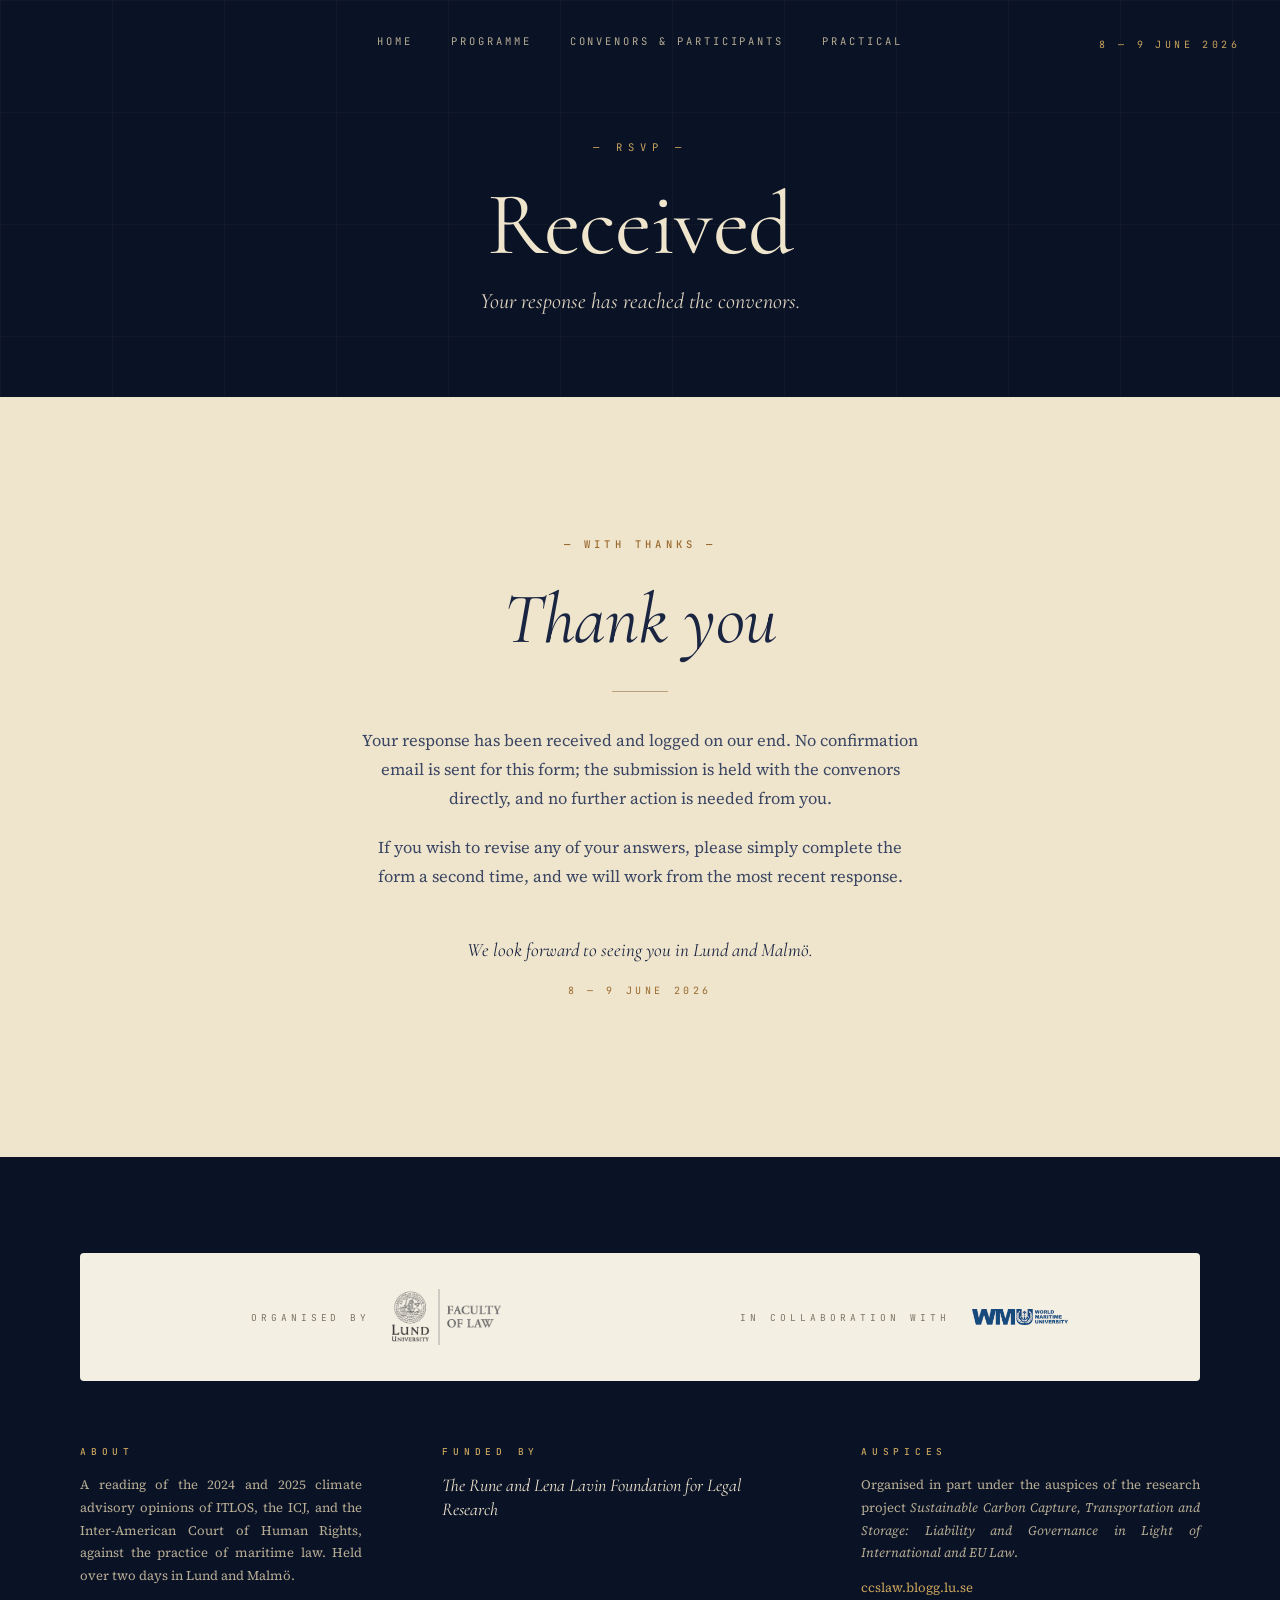
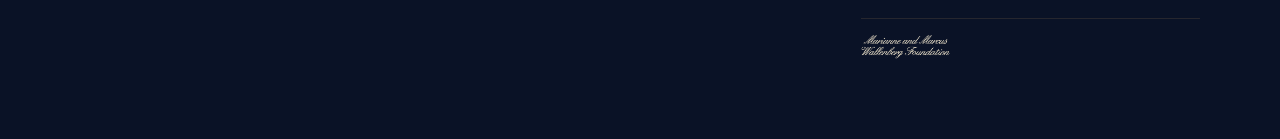
==== imc-3e7d4b9a.html @ b2f30408 "Add files via upload" ====
<!DOCTYPE html>
<html lang="en">
<head>
<meta charset="UTF-8">
<meta name="viewport" content="width=device-width, initial-scale=1">
<title>Thank you · Ius Maris Climaticum</title>
<meta name="robots" content="noindex, nofollow">
<link rel="preconnect" href="https://fonts.googleapis.com">
<link rel="preconnect" href="https://fonts.gstatic.com" crossorigin>
<link href="https://fonts.googleapis.com/css2?family=Cormorant:ital,wght@0,300..700;1,300..700&family=Source+Serif+4:ital,opsz,wght@0,8..60,300..700;1,8..60,300..700&family=JetBrains+Mono:wght@300;400;500&display=swap" rel="stylesheet">
<link rel="stylesheet" href="style.css">
<style>
  .ty-section {
    background: var(--paper-cool);
    padding: 140px 40px 160px;
    min-height: 60vh;
    display: flex;
    align-items: center;
  }
  .ty-inner {
    max-width: 560px;
    margin: 0 auto;
    text-align: center;
  }
  .ty-eyebrow {
    font-family: 'JetBrains Mono', monospace;
    font-size: 10.5px;
    letter-spacing: 0.4em;
    text-transform: uppercase;
    color: var(--accent);
    margin: 0 0 32px 0;
    font-weight: 500;
  }
  .ty-title {
    font-family: 'Cormorant', serif;
    font-style: italic;
    font-weight: 400;
    font-size: clamp(48px, 7vw, 72px);
    color: var(--ink);
    margin: 0 0 36px 0;
    line-height: 1;
    letter-spacing: -0.005em;
  }
  .ty-rule {
    width: 56px;
    height: 0.5px;
    background: var(--rule);
    margin: 0 auto 36px;
  }
  .ty-body {
    font-family: 'Source Serif 4', serif;
    font-size: 16.5px;
    line-height: 1.75;
    color: var(--ink-soft);
    margin: 0 0 20px 0;
    text-wrap: pretty;
    -webkit-text-wrap: pretty;
  }
  .ty-body:last-child {
    margin-bottom: 0;
  }
  .ty-closing {
    font-family: 'Cormorant', serif;
    font-style: italic;
    font-size: 19px;
    color: var(--ink);
    margin-top: 44px;
    line-height: 1.5;
  }
  .ty-meta {
    font-family: 'JetBrains Mono', monospace;
    font-size: 10px;
    letter-spacing: 0.36em;
    text-transform: uppercase;
    color: var(--accent);
    margin-top: 20px;
  }
</style>
</head>
<body>

<header class="page-header">
  <div class="corner tr">8 — 9 June 2026</div>
  <nav class="nav">
    <a href="home.html">Home</a>
    <a href="programme.html">Programme</a>
    <a href="participants.html">Convenors &amp; Participants</a>
    <a href="practical.html">Practical</a>
  </nav>
  <div class="ph-inner">
    <div class="ph-eyebrow">— RSVP —</div>
    <h1 class="ph-title">Received</h1>
    <p class="ph-sub">Your response has reached the convenors.</p>
  </div>
</header>

<section class="ty-section">
  <div class="ty-inner">
    <div class="ty-eyebrow">— With thanks —</div>
    <h2 class="ty-title">Thank you</h2>
    <div class="ty-rule"></div>
    <p class="ty-body">
      Your response has been received and logged on our end. No confirmation email is sent for this form; the submission is held with the convenors directly, and no further action is needed from you.
    </p>
    <p class="ty-body">
      If you wish to revise any of your answers, please simply complete the form a second time, and we will work from the most recent response.
    </p>
    <p class="ty-closing">
      We look forward to seeing you in Lund and Malmö.
    </p>
    <div class="ty-meta">8 — 9 June 2026</div>
  </div>
</section>

<footer>
  <div class="footer-logos">
    <div class="footer-logo-cell">
      <span class="role">Organised by</span>
      <img class="logo-lu" src="assets/lu-jurfak.png" alt="Faculty of Law, Lund University">
    </div>
    <div class="footer-logo-cell right">
      <span class="role">In collaboration with</span>
      <img class="logo-wmu" src="assets/wmu-logo.png" alt="World Maritime University, Malmö">
    </div>
  </div>

  <div class="footer-grid">
    <div class="footer-col">
      <h4>About</h4>
      <p>A reading of the 2024 and 2025 climate advisory opinions of ITLOS, the ICJ, and the Inter-American Court of Human Rights, against the practice of maritime law. Held over two days in Lund and Malmö.</p>
    </div>
    <div class="footer-col">
      <h4>Funded by</h4>
      <span class="funder-name">The Rune and Lena Lavin Foundation for Legal Research</span>
    </div>
    <div class="footer-col">
      <h4>Auspices</h4>
      <p>Organised in part under the auspices of the research project <em>Sustainable Carbon Capture, Transportation and Storage: Liability and Governance in Light of International and EU Law</em>.</p>
      <a href="https://ccslaw.blogg.lu.se">ccslaw.blogg.lu.se</a>
      <div class="mmw-inline">
        <img src="assets/mmw-logo-cream.png" alt="Marianne and Marcus Wallenberg Foundation">
      </div>
    </div>
  </div>
</footer>

</body>
</html>
---- style.css ----
/* ============================================================
   Ius Maris Climaticum — shared stylesheet
   Monument + Atlas: dark navy canvas with nautical grid for
   hero/footer, cream Manuscript canvas for body content.
   ============================================================ */

:root {
  /* dark canvas (hero / page header / footer) */
  --ink-deep:    #0A1226;
  --paper-cool:  #EFE4CC;
  --paper-dim:   #B6AC93;
  --paper-mute:  #7C7461;
  --gold:        #C9A45C;
  --gold-dim:    #8C7240;

  /* warm canvas (body) */
  --paper-warm:  #F4EFE3;
  --paper-edge:  #EDE6D3;
  --ink-warm:    #1A2542;
  --ink-soft:    #3A4663;
  --muted:       #7A7563;
  --rule:        #B8A07A;
  --accent:      #9A6A2E;
  --accent-soft: #C5A674;

  /* Day accents — Day I belongs to Lund (terrestrial, burnished bronze),
     Day II belongs to Malmö, the sea, and the WMU (deeper sea teal). */
  --day-i:        #9A6A2E;
  --day-i-soft:   #C5A674;
  --day-i-tint:   rgba(154, 106, 46, 0.06);
  --day-ii:       #2C5E7A;
  --day-ii-soft:  #6890A8;
  --day-ii-tint:  rgba(44, 94, 122, 0.06);
}

html { scroll-behavior: smooth; }

* { margin: 0; padding: 0; box-sizing: border-box; }
html, body {
  background: var(--paper-warm); color: var(--ink-warm);
  font-family: 'Source Serif 4', Georgia, serif;
}
body { min-height: 100vh; overflow-x: hidden; }

/* ============================================================ HERO (home) === */
.hero-wrap {
  position: relative; background: var(--ink-deep); color: var(--paper-cool);
  min-height: 100vh; overflow: hidden;
}
.hero-wrap::before {
  content: ""; position: absolute; inset: 0; pointer-events: none;
  background-image:
    linear-gradient(rgba(201, 164, 92, 0.045) 1px, transparent 1px),
    linear-gradient(90deg, rgba(201, 164, 92, 0.045) 1px, transparent 1px);
  background-size: 112px 112px;
}

/* Page-header band (lighter form of the hero, used on inner pages) */
.page-header {
  position: relative; background: var(--ink-deep); color: var(--paper-cool);
  padding: 140px 80px 80px;
  overflow: hidden;
}
.page-header::before {
  content: ""; position: absolute; inset: 0; pointer-events: none;
  background-image:
    linear-gradient(rgba(201, 164, 92, 0.045) 1px, transparent 1px),
    linear-gradient(90deg, rgba(201, 164, 92, 0.045) 1px, transparent 1px);
  background-size: 112px 112px;
}
.page-header .ph-inner {
  position: relative; z-index: 1; max-width: 1200px; margin: 0 auto; text-align: center;
}
.page-header .ph-eyebrow {
  font-family: 'JetBrains Mono', monospace; font-size: 10.5px;
  letter-spacing: 0.55em; text-transform: uppercase; color: var(--gold);
  margin-bottom: 28px;
}
.page-header .ph-title {
  font-family: 'Cormorant', serif; font-weight: 400; font-size: clamp(48px, 7vw, 96px);
  line-height: 0.96; color: var(--paper-cool); letter-spacing: -0.008em; margin-bottom: 18px;
}
.page-header .ph-sub {
  font-family: 'Cormorant', serif; font-style: italic; font-weight: 400;
  font-size: clamp(16px, 1.8vw, 22px); color: var(--paper-cool); opacity: 0.92;
  max-width: 700px; margin: 0 auto; line-height: 1.4;
}

/* Corners on the hero */
.corner {
  position: absolute; font-family: 'JetBrains Mono', monospace; font-size: 10px;
  letter-spacing: 0.34em; text-transform: uppercase; color: var(--gold);
  z-index: 2; line-height: 1.7;
}
.corner.tl { top: 36px; left: 40px; }
.corner.tr { top: 36px; right: 40px; text-align: right; }
.corner .dim { color: var(--paper-mute); opacity: 0.95; }

/* Navigation */
.nav {
  position: absolute; top: 34px; left: 50%; transform: translateX(-50%);
  z-index: 5; display: flex; gap: 38px;
  font-family: 'JetBrains Mono', monospace; font-size: 10.5px; letter-spacing: 0.28em;
  text-transform: uppercase; color: var(--paper-dim); white-space: nowrap;
}
.nav a { color: var(--paper-dim); text-decoration: none; transition: color .2s; padding-bottom: 4px; }
.nav a:hover { color: var(--paper-cool); }
.nav a.active { color: var(--paper-cool); border-bottom: 1px solid var(--gold); }

/* Hero core (home only) */
.hero {
  position: relative; z-index: 1;
  min-height: 100vh; display: flex; flex-direction: column; justify-content: center; align-items: center;
  padding: 160px 80px 120px;
}
.hero-eyebrow {
  font-family: 'JetBrains Mono', monospace; font-size: 11px;
  letter-spacing: 0.55em; text-transform: uppercase;
  color: var(--gold); margin-bottom: 64px;
}
.hero-title {
  font-family: 'Cormorant', serif; font-weight: 400; font-size: clamp(64px, 11.6vw, 168px);
  line-height: 0.9; letter-spacing: -0.012em; text-align: center;
  color: var(--paper-cool); margin-bottom: 48px;
}
.hero-rule-row {
  display: flex; align-items: center; justify-content: center;
  gap: 22px; margin-bottom: 40px;
}
.hero-rule-row .line { width: 84px; height: 1px; background: var(--gold-dim); }
.hero-rule-row .symbol {
  font-family: 'Cormorant', serif; font-style: italic; color: var(--gold); font-size: 22px;
}
.hero-subtitle {
  font-family: 'Cormorant', serif; font-style: italic; font-weight: 400;
  font-size: clamp(20px, 2.2vw, 28px); color: var(--paper-cool); text-align: center;
  margin-bottom: 112px; opacity: 0.95; max-width: 820px; line-height: 1.32;
}
.hero-meta {
  display: grid; grid-template-columns: auto auto auto; gap: 80px;
  font-family: 'JetBrains Mono', monospace; font-size: 11px; letter-spacing: 0.35em;
  text-transform: uppercase; color: var(--paper-dim); text-align: center;
}
.hero-meta .meta-key { color: var(--gold-dim); font-size: 9.5px; margin-bottom: 7px; display: block; }
.hero-meta .meta-val { color: var(--paper-cool); font-size: 12px; letter-spacing: 0.32em; }
.scroll-hint {
  position: absolute; bottom: 56px; left: 50%; transform: translateX(-50%);
  font-family: 'JetBrains Mono', monospace; font-size: 9px; letter-spacing: 0.6em;
  text-transform: uppercase; color: var(--paper-dim); opacity: 0.45;
  animation: float 2s ease-in-out infinite;
}
@keyframes float { 0%,100% { transform: translateX(-50%) translateY(0); } 50% { transform: translateX(-50%) translateY(6px); } }

/* ============================================================ BODY === */
.body-section { padding: 160px 80px 140px; background: var(--paper-warm); }
.body-inner { max-width: 920px; margin: 0 auto; position: relative; }
.section-label {
  font-family: 'JetBrains Mono', monospace; font-size: 10px;
  letter-spacing: 0.5em; text-transform: uppercase; color: var(--accent);
  margin-bottom: 32px; text-align: center;
}
.lede {
  font-family: 'Source Serif 4', serif; font-size: 21px; line-height: 1.72;
  color: var(--ink-warm); text-align: justify; hyphens: auto;
}
.lede p { margin-bottom: 28px; }
.lede .dropcap {
  font-family: 'Cormorant', serif; font-weight: 500; float: left;
  font-size: 106px; line-height: 0.88; padding: 6px 14px 0 0; color: var(--accent);
}
.lede .pull {
  font-family: 'Cormorant', serif; font-style: italic; font-weight: 400;
  font-size: 30px; line-height: 1.35; color: var(--ink-warm); padding: 38px 0;
  border-top: 0.5px solid var(--rule); border-bottom: 0.5px solid var(--rule);
  margin: 52px 0; text-align: center;
}

/* ============================================================ PROGRAMME ===
   Side-by-side two-column layout: Day 1 on the left, Day 2 on the right.
   Each column mirrors the other structurally. Drops to a stacked layout
   on narrower viewports. */
.programme-section { padding: 60px 0 140px; background: var(--paper-warm); }
.programme-inner {
  max-width: 1320px; margin: 0 auto; padding: 0 56px;
  display: grid; grid-template-columns: 1fr 1fr; gap: 64px;
  align-items: start;
}

/* Sticky day tabs no longer needed: both days are visible. */
.day-tabs { display: none; }

/* Day container — top-anchored accent band, no left spine. */
.day { padding: 0; position: relative; border-top: 3px solid var(--day-accent); padding-top: 28px; }
.day-i  { --day-accent: var(--day-i);  --day-accent-soft: var(--day-i-soft);  --day-tint: var(--day-i-tint); }
.day-ii { --day-accent: var(--day-ii); --day-accent-soft: var(--day-ii-soft); --day-tint: var(--day-ii-tint); }
.day::before { display: none; }

/* Day header — stacks inside the column. */
.day-banner {
  display: block;
  padding-bottom: 20px;
  border-bottom: 1px solid var(--day-accent-soft);
  margin-bottom: 32px;
}
.day-banner .day-info { padding-left: 0; margin-bottom: 14px; }
.day-banner .day-title {
  font-family: 'Cormorant', serif; font-weight: 400; font-size: 36px;
  color: var(--ink-warm); line-height: 1.1; letter-spacing: -0.005em;
}
.day-banner .day-venue {
  text-align: left; max-width: none; font-family: 'Source Serif 4', serif;
  font-style: italic; font-size: 13.5px; line-height: 1.6; color: var(--ink-soft);
}
.day-banner .day-venue strong {
  font-style: normal; font-weight: 500; color: var(--ink-warm);
}
.day-banner .day-venue .venue-note {
  margin-top: 6px; color: var(--day-accent); font-size: 10px;
  letter-spacing: 0.32em; text-transform: uppercase;
}

/* Prelude / interstitial rows — tighter for the narrower column. */
.prelude, .interstitial {
  display: grid; grid-template-columns: 56px 1fr; gap: 18px;
  font-family: 'Source Serif 4', serif; font-style: italic;
  color: var(--ink-soft); font-size: 13.5px;
  padding: 10px 0;
}
.prelude .t, .interstitial .t {
  color: var(--day-accent); font-style: normal;
  font-family: 'JetBrains Mono', monospace; font-size: 11px;
  letter-spacing: 0.06em;
}
.interstitial { border-top: 0.5px solid rgba(184, 160, 122, 0.35); }
.prelude { border-top: none; }

/* Session — compact treatment fits the narrower column. */
.session {
  margin-top: 36px; padding: 22px 22px 6px;
  background: var(--day-tint);
  border-left: 3px solid var(--day-accent);
  border-radius: 0 2px 2px 0;
}
.session-head {
  display: grid; grid-template-columns: 56px 1fr;
  gap: 20px; align-items: baseline; margin-bottom: 22px;
}
.session-numeral {
  font-family: 'Cormorant', serif; font-style: italic; font-weight: 400;
  font-size: 64px; color: var(--day-accent); line-height: 0.85;
  text-align: right; letter-spacing: -0.02em;
}
.session-meta {
  border-left: 0.5px solid var(--day-accent-soft); padding-left: 18px;
  padding-top: 8px;
}
.session-name {
  font-family: 'Cormorant', serif; font-weight: 400; font-size: 21px;
  line-height: 1.25; color: var(--ink-warm); margin-bottom: 6px;
}
.session-name .session-sub {
  display: block;
  font-style: italic;
  font-weight: 400;
  color: var(--ink-soft);
  font-size: 17px;
  line-height: 1.3;
  margin-top: 3px;
  letter-spacing: 0.005em;
}
.session-time {
  font-family: 'JetBrains Mono', monospace; font-size: 10px;
  letter-spacing: 0.32em; text-transform: uppercase; color: var(--day-accent);
}

/* A paper row — tighter grid; speaker block wraps to multi-line. */
.paper {
  display: grid; grid-template-columns: 56px 1fr; gap: 18px;
  align-items: start; padding: 14px 0;
  border-top: 0.5px solid rgba(184, 160, 122, 0.35);
  transition: background 0.2s;
}
.paper:first-of-type { border-top: none; }
.paper:hover { background: rgba(237, 230, 211, 0.5); }
.paper .time {
  font-family: 'JetBrains Mono', monospace; font-size: 11px;
  color: var(--day-accent); text-align: right; padding-top: 4px;
  letter-spacing: 0.05em;
}
.paper .body { font-family: 'Source Serif 4', serif; }
.paper .body .speaker {
  font-family: 'Source Serif 4', serif; font-weight: 600;
  font-size: 14.5px; color: var(--ink-warm); display: inline;
}
.paper .body .role {
  font-family: 'Source Serif 4', serif; font-style: italic;
  font-weight: 400; color: var(--day-accent); font-size: 12.5px;
  margin-left: 4px;
}
.paper .body .affil {
  font-family: 'Source Serif 4', serif; font-style: italic;
  color: var(--ink-soft); font-size: 12.5px; display: block; margin-top: 1px;
}
.paper .body .title {
  font-family: 'Source Serif 4', serif; font-size: 13.5px;
  color: var(--ink-soft); margin-top: 4px; line-height: 1.5;
}
.paper .body .title .tbc {
  font-style: italic; font-size: 11px; color: var(--day-accent-soft);
  margin-left: 6px; letter-spacing: 0.06em; text-transform: lowercase;
}
.paper .body .title.tbc-only {
  font-style: italic; color: var(--muted);
}

/* Stack to single column on narrow viewports. */
@media (max-width: 1000px) {
  .programme-inner { grid-template-columns: 1fr; gap: 48px; padding: 0 32px; }
}

/* ============================================================ PARTICIPANTS === */
.people-section { padding: 120px 80px 140px; background: var(--paper-warm); }
.people-inner { max-width: 1080px; margin: 0 auto; }

.people-group { margin-bottom: 96px; }
.people-group:last-child { margin-bottom: 0; }

.group-head {
  padding-bottom: 22px; margin-bottom: 56px;
  border-bottom: 1px solid var(--rule);
}
.group-title {
  font-family: 'Cormorant', serif; font-weight: 400; font-size: 44px;
  color: var(--ink-warm); line-height: 1.05; letter-spacing: -0.005em;
}

.bio {
  display: grid; grid-template-columns: 320px 1fr;
  gap: 56px; padding: 36px 0;
  border-top: 0.5px solid rgba(184, 160, 122, 0.4);
}
.bio:first-of-type { border-top: none; padding-top: 0; }
.bio-side .bio-name {
  font-family: 'Cormorant', serif; font-weight: 400; font-size: 25px;
  color: var(--ink-warm); line-height: 1.15; margin-bottom: 10px;
  letter-spacing: -0.003em;
  white-space: nowrap;
}
.bio-side .bio-role {
  font-family: 'JetBrains Mono', monospace; font-size: 10px;
  letter-spacing: 0.32em; text-transform: uppercase; color: var(--accent);
  display: block; margin-bottom: 6px;
}
.bio-side .bio-affil {
  font-family: 'Source Serif 4', serif; font-style: italic;
  color: var(--muted); font-size: 14px; line-height: 1.5;
}
.bio-text {
  font-family: 'Source Serif 4', serif; font-size: 15.5px;
  line-height: 1.72; color: var(--ink-soft);
  text-align: justify; hyphens: auto; -webkit-hyphens: auto;
}
.bio-text em { color: var(--ink-warm); font-style: italic; }

/* ============================================================ PRACTICAL === */
.practical-section { padding: 120px 80px 140px; background: var(--paper-warm); }
.practical-inner { max-width: 1180px; margin: 0 auto; }

.practical-group { margin-bottom: 96px; }
.practical-group:last-child { margin-bottom: 0; }

.practical-head {
  padding-bottom: 22px; margin-bottom: 56px;
  border-bottom: 1px solid var(--rule);
  display: grid; grid-template-columns: 1fr auto; align-items: end; gap: 32px;
}
.practical-title {
  font-family: 'Cormorant', serif; font-weight: 400; font-size: 44px;
  color: var(--ink-warm); line-height: 1.05; letter-spacing: -0.005em;
}
.practical-eyebrow {
  font-family: 'JetBrains Mono', monospace; font-size: 10px;
  letter-spacing: 0.42em; text-transform: uppercase; color: var(--accent);
}

/* Venue cards — two side by side, each with a map and an address. */
.venues-grid {
  display: grid; grid-template-columns: 1fr 1fr; gap: 48px;
}
.venue-card {
  display: flex; flex-direction: column;
}
.venue-map {
  width: 100%; height: 300px;
  background: var(--paper-edge);
  border: 1px solid var(--rule); border-radius: 2px;
  overflow: hidden;
}
.venue-map iframe { width: 100%; height: 100%; border: 0; display: block; filter: saturate(0.85) contrast(0.95); }
.venue-meta { margin-top: 28px; }
.venue-day {
  font-family: 'JetBrains Mono', monospace; font-size: 10px;
  letter-spacing: 0.42em; text-transform: uppercase; color: var(--accent);
  margin-bottom: 12px;
}
.venue-name {
  font-family: 'Cormorant', serif; font-weight: 400; font-size: 28px;
  color: var(--ink-warm); line-height: 1.15; margin-bottom: 6px;
  letter-spacing: -0.003em;
}
.venue-room {
  font-family: 'Source Serif 4', serif; font-style: italic;
  color: var(--ink-soft); font-size: 16px; margin-bottom: 14px;
}
.venue-address {
  font-family: 'Source Serif 4', serif; font-size: 14px;
  color: var(--muted); line-height: 1.6; margin-bottom: 18px;
}
.venue-link {
  display: inline-block; font-family: 'JetBrains Mono', monospace;
  font-size: 10px; letter-spacing: 0.32em; text-transform: uppercase;
  color: var(--accent); text-decoration: none;
  padding-bottom: 4px; border-bottom: 1px solid var(--accent-soft);
  transition: color 0.2s, border-color 0.2s;
}
.venue-link:hover { color: var(--ink-warm); border-bottom-color: var(--ink-warm); }

/* Travel routes — two columns describing each leg. */
.travel-grid {
  display: grid; grid-template-columns: 1fr 1fr; gap: 64px;
}
.travel-card { padding: 4px 0; }
.travel-card .route {
  font-family: 'JetBrains Mono', monospace; font-size: 10px;
  letter-spacing: 0.32em; text-transform: uppercase; color: var(--accent);
  margin-bottom: 14px; line-height: 1.6;
}
.travel-card .route .arrow {
  color: var(--accent-soft); margin: 0 6px;
}
.travel-card h3 {
  font-family: 'Cormorant', serif; font-weight: 400; font-size: 24px;
  color: var(--ink-warm); margin-bottom: 16px; line-height: 1.25;
  letter-spacing: -0.003em;
}
.travel-card p {
  font-family: 'Source Serif 4', serif; font-size: 14.5px;
  line-height: 1.65; color: var(--ink-soft); margin-bottom: 12px;
}
.travel-card p:last-child { margin-bottom: 0; }
.travel-card .ticket-note {
  margin-top: 18px; padding-top: 14px;
  border-top: 0.5px solid var(--rule);
  font-family: 'Source Serif 4', serif; font-style: italic;
  font-size: 13px; color: var(--muted); line-height: 1.55;
}
.travel-card strong {
  font-weight: 500; color: var(--ink-warm);
}

/* Travel & accommodation note — quiet single paragraph. */
.note-line {
  font-family: 'Source Serif 4', serif; font-style: italic;
  font-size: 18px; line-height: 1.6; color: var(--ink-soft);
  max-width: 760px; margin: 0 auto;
  text-align: center; padding: 16px 0;
}
.note-line strong { font-style: normal; color: var(--ink-warm); font-weight: 500; }

/* Contact form — formal academic register, italic serif labels. */
.contact-form-intro {
  font-family: 'Source Serif 4', serif; font-style: italic;
  font-size: 16px; line-height: 1.65; color: var(--ink-soft);
  text-align: center; max-width: 620px; margin: 0 auto 48px;
}
.contact-form {
  max-width: 720px; margin: 0 auto;
  display: grid; grid-template-columns: 1fr 1fr; gap: 36px 36px;
}
.contact-form .field-full { grid-column: 1 / -1; }
.contact-form label {
  display: block;
  font-family: 'Source Serif 4', serif; font-style: italic; font-weight: 400;
  font-size: 14px; color: var(--accent); letter-spacing: 0.01em;
  margin-bottom: 6px;
}
.contact-form input,
.contact-form textarea {
  width: 100%; background: transparent;
  border: none; border-bottom: 0.5px solid var(--rule);
  padding: 8px 0; font-family: 'Source Serif 4', serif;
  font-size: 15.5px; color: var(--ink-warm); line-height: 1.5;
  transition: border-color 0.2s;
  border-radius: 0;
}
.contact-form input:focus,
.contact-form textarea:focus {
  outline: none; border-bottom-color: var(--accent);
}
.contact-form textarea { resize: vertical; min-height: 160px; }
.contact-form .submit-row {
  grid-column: 1 / -1;
  display: flex; justify-content: flex-end; align-items: center; gap: 24px;
  margin-top: 16px;
}
.contact-form button {
  background: transparent; color: var(--ink-warm);
  border: 0.5px solid var(--ink-warm);
  padding: 14px 44px; cursor: pointer;
  font-family: 'Cormorant', serif; font-style: italic; font-weight: 400;
  font-size: 17px; letter-spacing: 0.04em;
  text-transform: none;
  transition: background 0.2s, color 0.2s, border-color 0.2s;
  border-radius: 0;
}
.contact-form button:hover {
  background: var(--ink-warm); color: var(--paper-cool);
}

/* ============================================================ FOOTER === */
footer { background: var(--ink-deep); color: var(--paper-cool); padding: 96px 80px 80px; }

/* Logo bar (cream card, LU left, WMU right with WMU smaller) */
.footer-logos {
  max-width: 1200px; margin: 0 auto 64px;
  background: var(--paper-warm);
  padding: 36px 64px;
  border-radius: 4px;
  display: grid; grid-template-columns: 1fr 1fr; gap: 64px; align-items: center;
}
.footer-logo-cell {
  display: flex; align-items: center; justify-content: center; gap: 22px;
}
.footer-logo-cell.right { justify-content: center; }
.footer-logo-cell .role {
  font-family: 'JetBrains Mono', monospace; font-size: 9.5px;
  letter-spacing: 0.42em; text-transform: uppercase; color: var(--muted);
  white-space: nowrap; flex-shrink: 0;
}
.footer-logo-cell img { width: auto; display: block; }
.footer-logo-cell .logo-lu  { max-height: 56px; }
.footer-logo-cell .logo-wmu { max-height: 16px; }

/* Three text columns. */
.footer-grid {
  max-width: 1200px; margin: 0 auto;
  display: grid; grid-template-columns: 1fr 1.2fr 1.2fr; gap: 80px; align-items: start;
}
.footer-col h4 {
  font-family: 'JetBrains Mono', monospace; font-size: 9.5px;
  letter-spacing: 0.5em; text-transform: uppercase; color: var(--gold);
  margin-bottom: 16px; font-weight: 500;
}
.footer-col p, .footer-col a {
  font-family: 'Source Serif 4', serif; font-size: 13px; line-height: 1.75;
  color: var(--paper-dim); text-decoration: none;
}
.footer-col p {
  margin-bottom: 10px;
  text-align: justify;
  text-justify: inter-word;
  hyphens: none;
  -webkit-hyphens: none;
}
.footer-col a { display: inline-block; color: var(--gold); }
.footer-col a:hover { color: var(--paper-cool); }

.footer-col .funder-name {
  font-family: 'Cormorant', serif; font-style: italic; font-weight: 400;
  font-size: 18px; line-height: 1.3; color: var(--paper-cool);
  margin-bottom: 8px; display: block;
}

.footer-col .mmw-inline {
  margin-top: 18px; padding-top: 16px;
  border-top: 1px solid rgba(201, 164, 92, 0.14);
}
.footer-col .mmw-inline img { max-height: 24px; opacity: 0.9; display: block; }

/* ============================================================ RESPONSIVE ===
   Tablet (≤1000px) and phone (≤640px) breakpoints. */

@media (max-width: 1000px) {
  /* Page-level paddings */
  .hero { padding: 120px 40px 80px; }
  .page-header { padding: 110px 40px 60px; }
  .body-section { padding: 96px 40px 96px; }
  .people-section { padding: 80px 40px 96px; }
  .practical-section { padding: 80px 40px 96px; }
  .programme-section { padding: 40px 0 96px; }
  footer { padding: 72px 40px 56px; }

  /* Hero text — clamp() already handles title; tighten subtitle */
  .hero-subtitle { margin-bottom: 80px; }
  .hero-meta { gap: 40px; }

  /* Lede tighter */
  .lede { font-size: 18px; }
  .lede .dropcap { font-size: 80px; padding: 6px 12px 0 0; }
  .lede .pull { font-size: 24px; }

  /* Programme: side-by-side already drops to stacked here */
  .programme-inner { padding: 0 40px; }

  /* Participants: bio grid stacks */
  .bio {
    grid-template-columns: 1fr; gap: 16px; padding: 28px 0;
  }
  .bio-side .bio-name { font-size: 24px; white-space: normal; }
  .bio-text { font-size: 15px; }

  /* Practical: venue cards stack */
  .venues-grid { grid-template-columns: 1fr; gap: 36px; }
  .travel-grid { grid-template-columns: 1fr; gap: 36px; }
  .contact-form { grid-template-columns: 1fr; gap: 20px; }

  /* Footer: logo bar stacks, columns stack */
  .footer-logos {
    grid-template-columns: 1fr; gap: 32px; padding: 28px 28px;
  }
  .footer-grid { grid-template-columns: 1fr; gap: 36px; }
}

@media (max-width: 640px) {
  /* Tighter still */
  .hero { padding: 100px 24px 60px; }
  .page-header { padding: 100px 24px 48px; }
  .body-section { padding: 72px 24px 72px; }
  .people-section { padding: 64px 24px 80px; }
  .practical-section { padding: 64px 24px 80px; }
  .programme-section { padding: 32px 0 72px; }
  footer { padding: 56px 24px 40px; }

  /* Nav wraps, shrinks */
  .nav {
    flex-wrap: wrap; justify-content: center; gap: 14px 18px;
    font-size: 9.5px; letter-spacing: 0.22em;
    max-width: calc(100% - 80px); /* leave room for corners */
  }
  .corner { font-size: 8.5px; letter-spacing: 0.24em; }
  .corner.tl { top: 18px; left: 18px; }
  .corner.tr { top: 18px; right: 18px; }

  /* Hero title smaller; subtitle line-height tighter */
  .hero-eyebrow { font-size: 10px; letter-spacing: 0.45em; margin-bottom: 40px; }
  .hero-subtitle { margin-bottom: 56px; font-size: 18px; }
  .hero-rule-row .line { width: 60px; }
  .hero-meta { grid-template-columns: 1fr; gap: 22px; }

  /* Page header smaller */
  .page-header .ph-title { font-size: clamp(38px, 9vw, 60px); }
  .page-header .ph-sub { font-size: 15px; }

  /* Lede smaller */
  .lede { font-size: 16.5px; }
  .lede .dropcap { font-size: 64px; padding: 4px 10px 0 0; }
  .lede .pull { font-size: 21px; padding: 26px 0; margin: 36px 0; }

  /* Day banner / sessions tighter on phone */
  .programme-inner { padding: 0 24px; gap: 32px; }
  .day-banner .day-title { font-size: 28px; }
  .session { padding: 18px 16px 4px; }
  .session-numeral { font-size: 52px; }
  .session-meta { padding-left: 14px; padding-top: 6px; }
  .session-name { font-size: 18px; }
  .session-time { font-size: 9.5px; }

  /* Paper rows tighter */
  .paper, .prelude, .interstitial {
    grid-template-columns: 50px 1fr; gap: 14px;
  }
  .paper .time, .prelude .t, .interstitial .t { font-size: 10px; }
  .paper .body .speaker { font-size: 14px; }
  .paper .body .affil { font-size: 12px; }
  .paper .body .title { font-size: 12.5px; }

  /* Participants */
  .group-title { font-size: 32px; }
  .bio-side .bio-name { font-size: 22px; }
  .bio-text { font-size: 14.5px; }

  /* Practical */
  .practical-title { font-size: 32px; }
  .venue-map { height: 220px; }
  .venue-name { font-size: 22px; }
  .travel-card h3 { font-size: 20px; }
  .travel-card p { font-size: 13.5px; }
  .contact-form button {
    padding: 14px 24px;
    width: 100%;
  }
  .contact-form .submit-row { justify-content: stretch; }

  /* Footer cells: stay centered, single col already */
  .footer-logo-cell .logo-lu { max-height: 48px; }
  .footer-logo-cell .logo-wmu { max-height: 14px; }
  .footer-col h4 { font-size: 9px; letter-spacing: 0.4em; }
  .footer-col p, .footer-col a { font-size: 12.5px; }
}
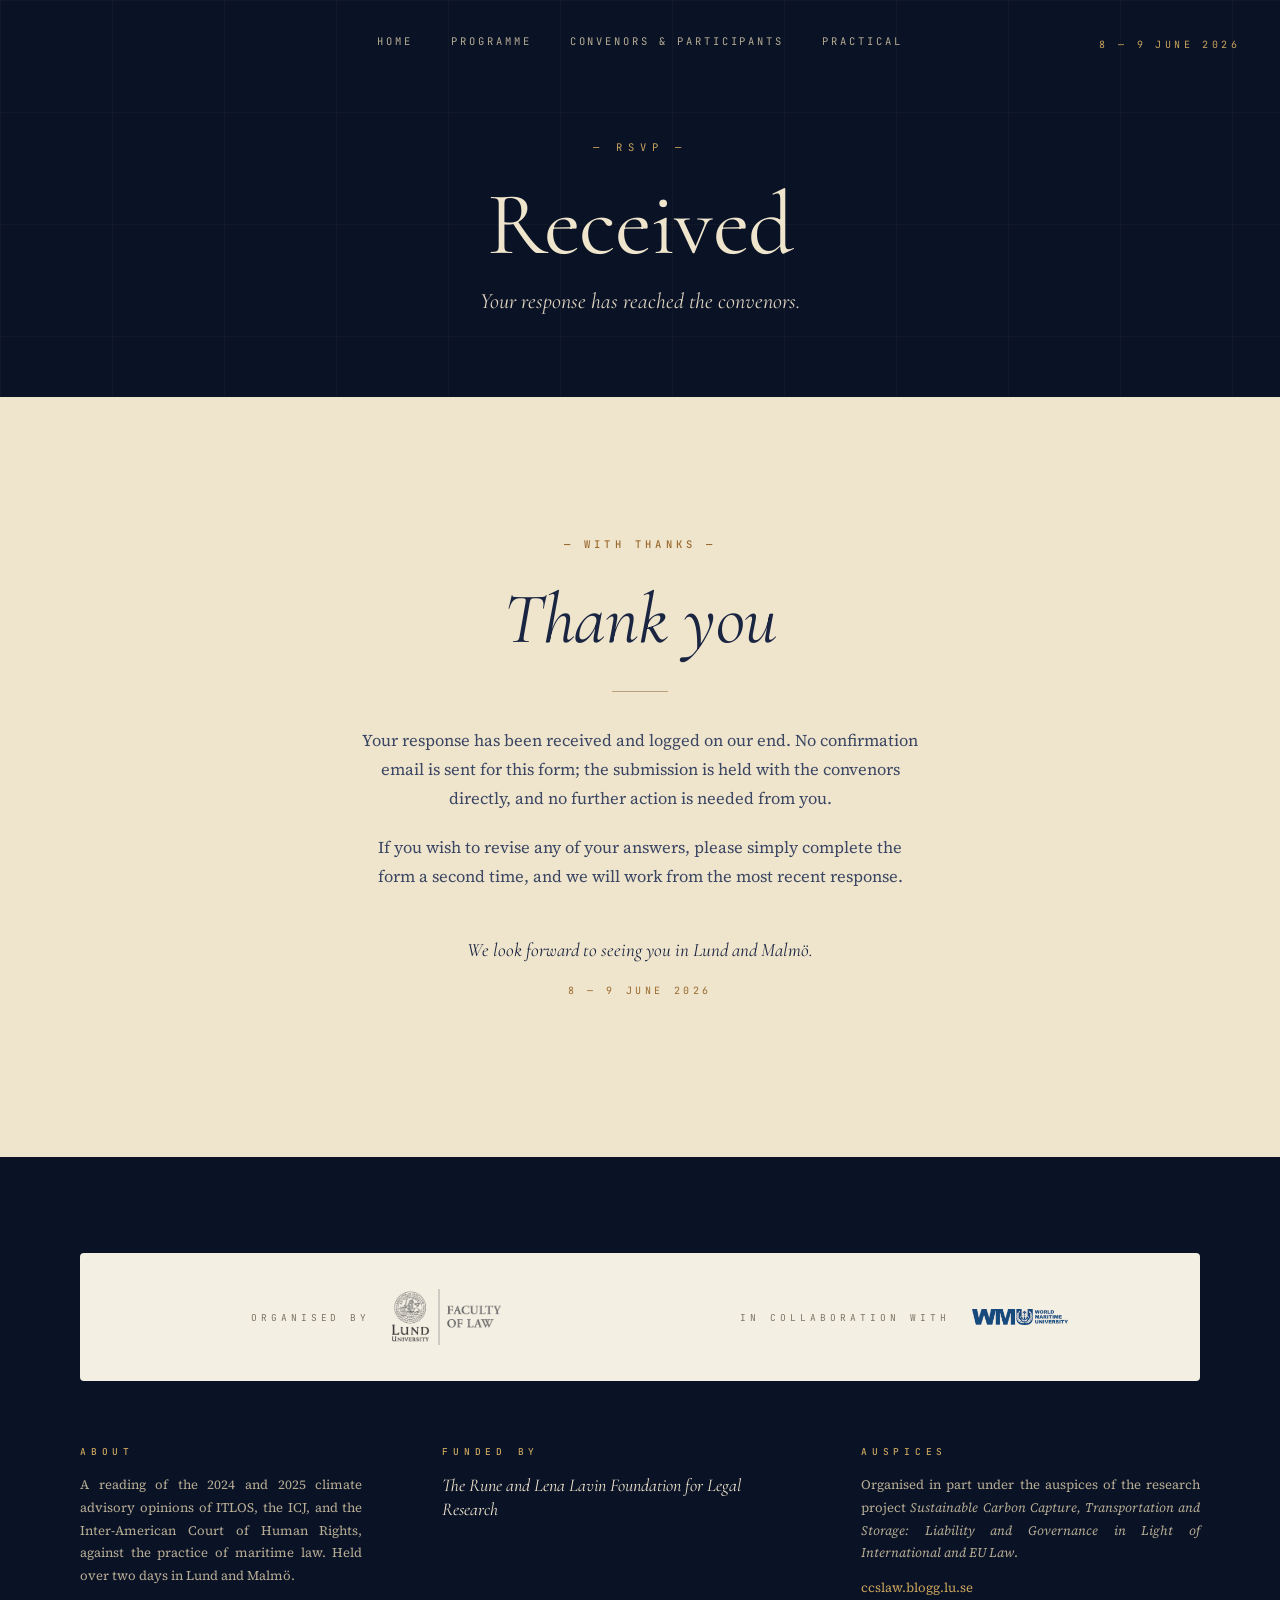
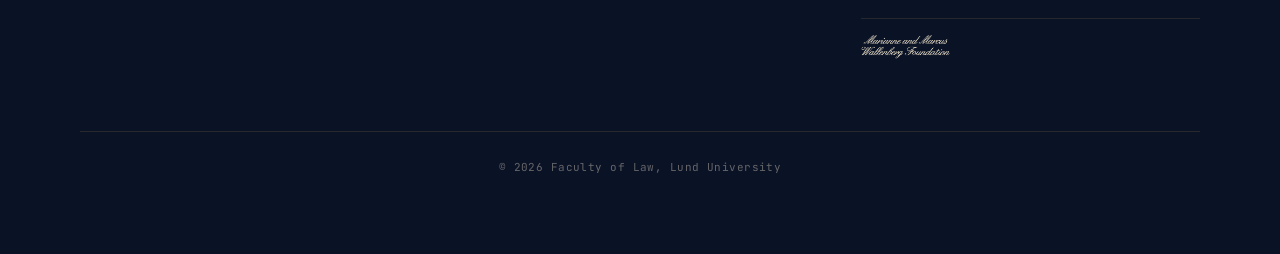
==== commit 4578b7dd: "Add files via upload" ====
--- a/imc-3e7d4b9a.html
+++ b/imc-3e7d4b9a.html
@@ -36,7 +36,7 @@
     font-style: italic;
     font-weight: 400;
     font-size: clamp(48px, 7vw, 72px);
-    color: var(--ink);
+    color: var(--ink-warm);
     margin: 0 0 36px 0;
     line-height: 1;
     letter-spacing: -0.005em;
@@ -63,7 +63,7 @@
     font-family: 'Cormorant', serif;
     font-style: italic;
     font-size: 19px;
-    color: var(--ink);
+    color: var(--ink-warm);
     margin-top: 44px;
     line-height: 1.5;
   }
@@ -82,7 +82,7 @@
 <header class="page-header">
   <div class="corner tr">8 — 9 June 2026</div>
   <nav class="nav">
-    <a href="home.html">Home</a>
+    <a href="index.html">Home</a>
     <a href="programme.html">Programme</a>
     <a href="participants.html">Convenors &amp; Participants</a>
     <a href="practical.html">Practical</a>
@@ -142,6 +142,8 @@
       </div>
     </div>
   </div>
+
+  <div class="footer-copyright">&copy; 2026 Faculty of Law, Lund University</div>
 </footer>
 
 </body>
--- a/style.css
+++ b/style.css
@@ -355,6 +355,31 @@
   font-family: 'Source Serif 4', serif; font-style: italic;
   color: var(--muted); font-size: 14px; line-height: 1.5;
 }
+.bio-side .bio-links {
+  display: flex; flex-direction: column;
+  gap: 6px; margin-top: 14px;
+  font-family: 'JetBrains Mono', monospace;
+  font-size: 9.5px; letter-spacing: 0.28em;
+  text-transform: uppercase;
+}
+.bio-side .bio-links a {
+  color: var(--accent); text-decoration: none;
+  border-bottom: 0.5px solid transparent;
+  padding-bottom: 1px;
+  transition: border-color 0.18s ease, color 0.18s ease;
+  display: inline-flex; align-items: baseline; gap: 6px;
+  width: max-content;
+}
+.bio-side .bio-links a:hover {
+  border-bottom-color: var(--accent);
+  color: var(--ink-warm);
+}
+.bio-side .bio-links .arr {
+  font-family: 'Source Serif 4', serif; font-size: 11px;
+  letter-spacing: 0; color: var(--accent-soft);
+  transform: translateY(-1px);
+}
+.bio-side .bio-links a:hover .arr { color: var(--accent); }
 .bio-text {
   font-family: 'Source Serif 4', serif; font-size: 15.5px;
   line-height: 1.72; color: var(--ink-soft);
@@ -467,12 +492,46 @@
 }
 .note-line strong { font-style: normal; color: var(--ink-warm); font-weight: 500; }
 
+/* Co-author asterisk on the programme page. */
+.coauthor-mark {
+  font-family: 'Source Serif 4', serif;
+  color: var(--accent);
+  font-size: 0.7em;
+  vertical-align: super;
+  font-weight: 500;
+  margin-left: 2px;
+  line-height: 0;
+}
+.paper-footnote {
+  font-family: 'Source Serif 4', serif;
+  font-style: italic;
+  font-size: 12px;
+  line-height: 1.5;
+  color: var(--muted);
+  margin-top: 4px;
+  letter-spacing: 0.01em;
+}
+.paper-footnote sup {
+  color: var(--accent);
+  font-size: 0.9em;
+  margin-right: 3px;
+}
+
 /* Contact form — formal academic register, italic serif labels. */
 .contact-form-intro {
   font-family: 'Source Serif 4', serif; font-style: italic;
-  font-size: 16px; line-height: 1.65; color: var(--ink-soft);
-  text-align: center; max-width: 620px; margin: 0 auto 48px;
-}
+  font-size: 16.5px; line-height: 1.7; color: var(--ink-soft);
+  text-align: left; max-width: 720px;
+  margin: 0 auto;
+}
+.contact-form-intro + .contact-form-intro {
+  margin-top: 1.1em;            /* clear paragraph break, ~one line of breathing room */
+}
+.contact-form-intro:last-of-type {
+  margin-bottom: 52px;          /* clear separation from the form below */
+}
+/* Subtle indent on the second paragraph would over-design here;
+   instead let the inter-paragraph gap carry the break. */
 .contact-form {
   max-width: 720px; margin: 0 auto;
   display: grid; grid-template-columns: 1fr 1fr; gap: 36px 36px;
@@ -576,6 +635,19 @@
   border-top: 1px solid rgba(201, 164, 92, 0.14);
 }
 .footer-col .mmw-inline img { max-height: 24px; opacity: 0.9; display: block; }
+
+/* Copyright line at the very bottom of the dark footer. */
+.footer-copyright {
+  max-width: 1200px;
+  margin: 72px auto 0;
+  padding-top: 28px;
+  border-top: 0.5px solid rgba(201, 164, 92, 0.16);
+  font-family: 'JetBrains Mono', monospace;
+  font-size: 11px;
+  letter-spacing: 0.04em;
+  color: rgba(239, 228, 204, 0.4);
+  text-align: center;
+}
 
 /* ============================================================ RESPONSIVE ===
    Tablet (≤1000px) and phone (≤640px) breakpoints. */
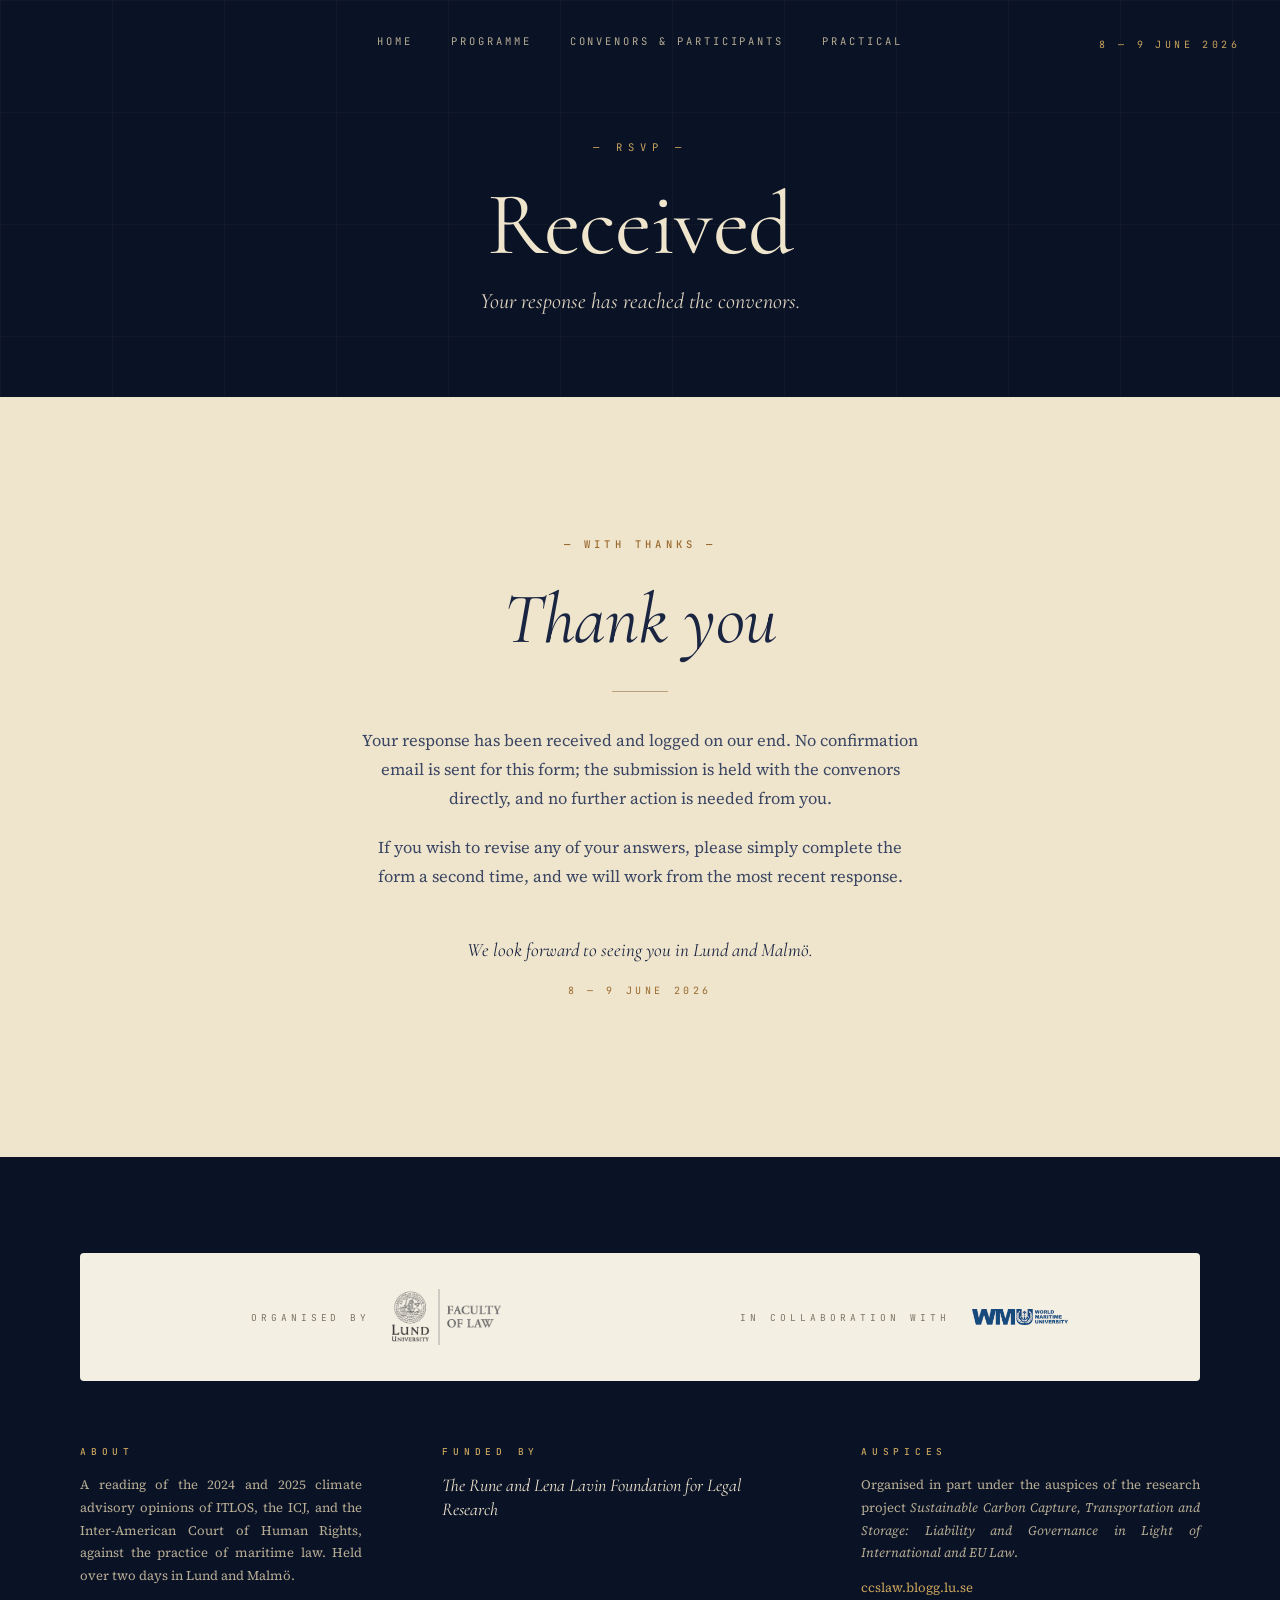
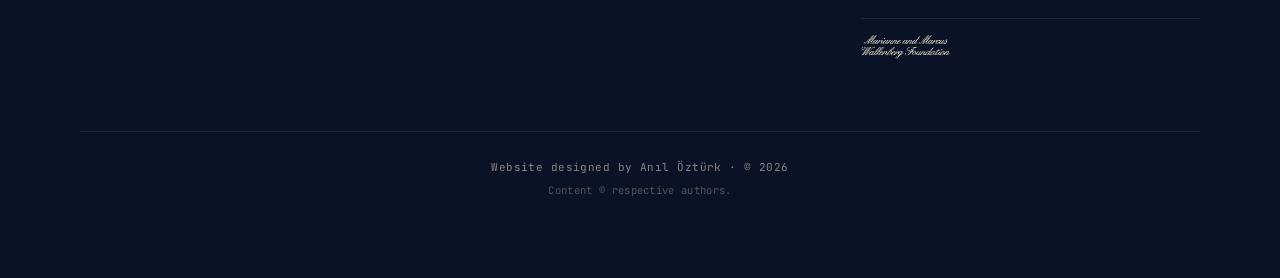
==== commit 5fbe1996: "Add files via upload" ====
--- a/imc-3e7d4b9a.html
+++ b/imc-3e7d4b9a.html
@@ -143,7 +143,10 @@
     </div>
   </div>
 
-  <div class="footer-copyright">&copy; 2026 Faculty of Law, Lund University</div>
+  <div class="footer-copyright">
+    <div class="fc-design">Website designed by <a href="https://aniluozturk.com" target="_blank" rel="noopener">An&#x131;l &Ouml;zt&uuml;rk</a> &middot; &copy; 2026</div>
+    <div class="fc-content">Content &copy; respective authors.</div>
+  </div>
 </footer>
 
 </body>
--- a/style.css
+++ b/style.css
@@ -636,17 +636,50 @@
 }
 .footer-col .mmw-inline img { max-height: 24px; opacity: 0.9; display: block; }
 
-/* Copyright line at the very bottom of the dark footer. */
+/* Copyright lines at the very bottom of the dark footer.
+   Two-line split: design (Anıl), event (Lund + WMU), content (authors). */
 .footer-copyright {
   max-width: 1200px;
   margin: 72px auto 0;
   padding-top: 28px;
   border-top: 0.5px solid rgba(201, 164, 92, 0.16);
   font-family: 'JetBrains Mono', monospace;
+  text-align: center;
+}
+.footer-copyright .fc-design {
   font-size: 11px;
   letter-spacing: 0.04em;
-  color: rgba(239, 228, 204, 0.4);
-  text-align: center;
+  color: rgba(239, 228, 204, 0.55);
+  margin-bottom: 6px;
+}
+.footer-copyright .fc-design a {
+  color: inherit;
+  text-decoration: none;
+  background: transparent;
+  font: inherit;
+  letter-spacing: inherit;
+}
+.footer-copyright .fc-design a:hover,
+.footer-copyright .fc-design a:focus {
+  color: var(--gold);
+  text-decoration: underline;
+  text-underline-offset: 3px;
+  text-decoration-thickness: 0.5px;
+}
+.footer-copyright .fc-event {
+  font-size: 10.5px;
+  letter-spacing: 0.03em;
+  color: rgba(239, 228, 204, 0.32);
+  line-height: 1.55;
+  max-width: 880px;
+  margin: 0 auto;
+}
+.footer-copyright .fc-content {
+  font-size: 10.5px;
+  letter-spacing: 0.03em;
+  color: rgba(239, 228, 204, 0.32);
+  line-height: 1.55;
+  margin-top: 8px;
 }
 
 /* ============================================================ RESPONSIVE ===
